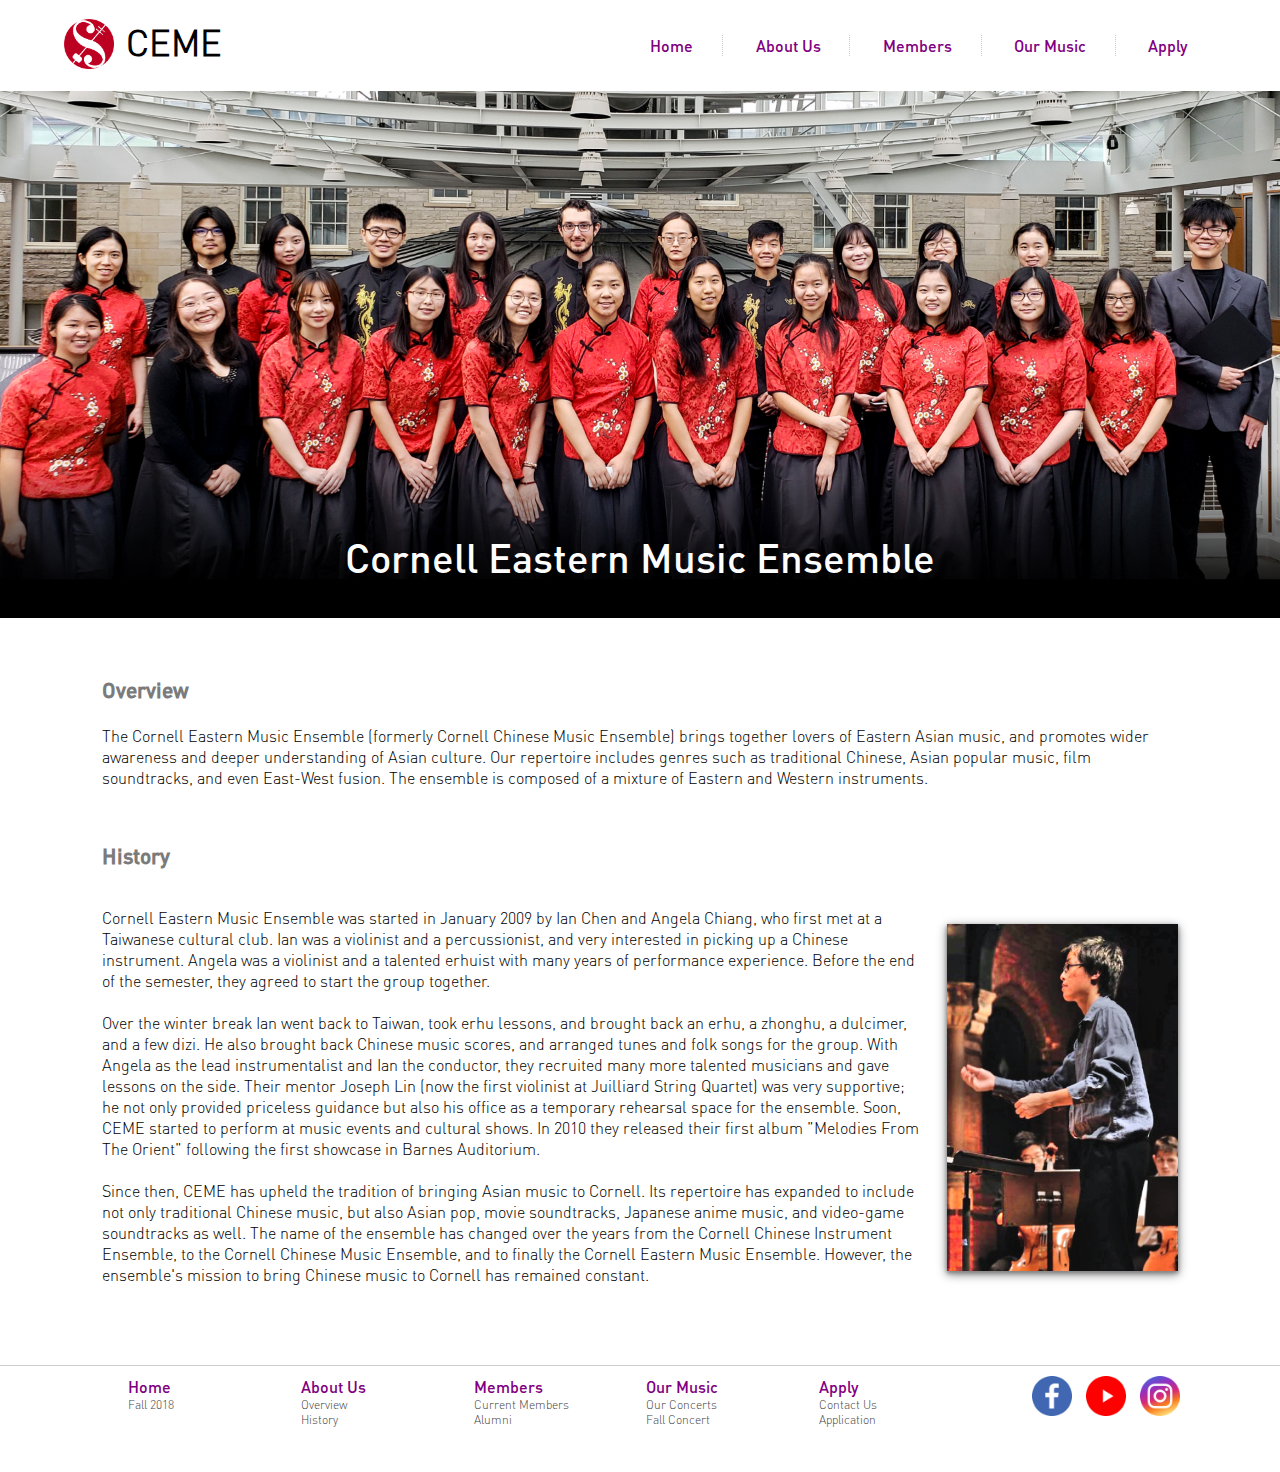
==== about.html @ 828f1e7e "added about page" ====
<!DOCTYPE html>
<html lang="en">
  <head>
    <title>Cornell Eastern Music Ensemble</title>
    <meta charset="utf-8"/>
    <link rel="stylesheet" href="styles/all.css">
    <link rel="icon" href="images/logo-head.png">
  </head>
  <body>
    <header>
      <nav>
        <img class="logo" src="images/ceme-logo.png" alt="ceme-logo">
        <h1>CEME</h1>
        <ul>
          <li><a href="index.html">Home</a></li>
          <li><a href="about.html">About Us</a></li>
          <li><a href="members.html">Members</a></li>
          <li><a href="music.html">Our Music</a></li>
          <li><a href="apply.html">Apply</a></li>
        </ul>
      </nav>
      <div class="container">
        <img class="headerimage" src="images/home-header.jpg" alt="Club Photo">
        <div class="centerbottom">Cornell Eastern Music Ensemble</div>
      </div>
    </header>
    <div class="content">
      <h2 id="overview">Overview</h2>
      <p>The Cornell Eastern Music Ensemble (formerly Cornell Chinese Music Ensemble)
        brings together lovers of Eastern Asian music, and promotes wider awareness and
        deeper understanding of Asian culture. Our repertoire includes genres such as
        traditional Chinese, Asian popular music, film soundtracks, and even East-West
        fusion. The ensemble is composed of a mixture of Eastern and Western instruments.</p>
      <h2 id="history">History</h2>
      <div class="flex">
        <div class="history">
          <p>Cornell Eastern Music Ensemble was started in January 2009 by Ian Chen and Angela Chiang,
            who first met at a Taiwanese cultural club. Ian was a violinist and a percussionist,
            and very interested in picking up a Chinese instrument. Angela was a violinist and a
            talented erhuist with many years of performance experience. Before the end of the semester,
            they agreed to start the group together.</p>

          <p>Over the winter break Ian went back to Taiwan, took erhu lessons, and brought back
            an erhu, a zhonghu, a dulcimer, and a few dizi. He also brought back Chinese music scores,
            and arranged tunes and folk songs for the group. With Angela as the lead instrumentalist
            and Ian the conductor, they recruited many more talented musicians and gave lessons on the
            side. Their mentor Joseph Lin (now the first violinist at Juilliard String Quartet) was
            very supportive; he not only provided priceless guidance but also his office as a temporary
            rehearsal space for the ensemble. Soon, CEME started to perform at music events and cultural
            shows. In 2010 they released their first album "Melodies From The Orient" following the first
            showcase in Barnes Auditorium.</p>

          <p>Since then, CEME has upheld the tradition of bringing Asian music to Cornell. Its repertoire
            has expanded to include not only traditional Chinese music, but also Asian pop, movie
            soundtracks, Japanese anime music, and video-game soundtracks as well. The name of the
            ensemble has changed over the years from the Cornell Chinese Instrument Ensemble, to the
            Cornell Chinese Music Ensemble, and to finally the Cornell Eastern Music Ensemble. However,
            the ensemble's mission to bring Chinese music to Cornell has remained constant.</p>
          </div>
        <img class="historyimg" src="images/ceme-history.jpg" alt="CEME History"/>
      </div>
    </div>
    <footer>
      <ul class="footer">
        <li><a href="index.html">Home</a>
          <ul class="sublink">
            <li><a href="index.html#fall2018">Fall 2018</a></li>
          </ul>
        </li>
        <li><a href="about.html">About Us</a>
          <ul class="sublink">
            <li><a href="about.html#overview">Overview</a></li>
            <li><a href="about.html#history">History</a></li>
          </ul>
        </li>
        <li><a href="members.html">Members</a>
          <ul class="sublink">
            <li><a href="members.html#current">Current Members</a></li>
            <li><a href="members.html#alumni">Alumni</a></li>
          </ul>
        </li>
        <li><a href="music.html">Our Music</a>
          <ul class="sublink">
            <li><a href="music.html#ourconcerts">Our Concerts</a></li>
            <li><a href="music.html#fa2018concert">Fall Concert</a></li>
          </ul>
        </li>
        <li><a href="apply.html">Apply</a>
          <ul class="sublink">
            <li><a href="apply.html#contact">Contact Us</a></li>
            <li><a href="apply.html#application">Application</a></li>
          </ul>
        </li>
        <li>
          <ul class="socialmedia">
            <li><a href="https://www.facebook.com/CornellCEME"><img src="images/facebook.png" alt="facebook"/></a></li>
            <li><a href="https://www.youtube.com/channel/UCQWY21RfY2wara5IB5fwZ8A"><img src="images/youtube.png" alt="youtube"/></a></li>
            <li><a href="https://www.instagram.com/cornell_eastern_music_ensemble/?hl=en"><img src="images/instagram.png" alt="instagram"/></a></li>
          </ul>
        </li>
      </ul>
    </footer>
  </body>
</html>
---- styles/all.css ----
/*-------------------------------------------Common CSS Styling-------------------------------------------------*/
@font-face{
  font-family:din_light;
  src:url(../fonts/din_light.otf);
}

@font-face{
  font-family:din_medium;
  src:url(../fonts/din_medium.otf);
}

@font-face{
  font-family:din_bold;
  src:url(../fonts/din_bold.otf);
}

body{
  margin:0;
}

.content{
  margin:0% 8% 5% 8%;
}

h1{
  font-family:din_light;
  margin:0;
  padding-left:1%;
  font-size:36px;
}

h2{
  font-family:din_medium;
  font-size:21px;
  color:#7B7B7B;
  margin-top:5%;
}

h3{
  color:#484848;
  font-family:din_medium;
  font-size:22px;
}

p{
  font-family:din_light;
  font-size:16px;
  padding-top:5px;
}

.flex{
  display:flex;
  flex-direction:row;
}

.flex img{
  box-shadow: 0 2px 4px 0 gray, 0 3px 10px 0 gray;
}

/*------------------------------------------CSS for header elements----------------------------------------------*/

.logo{
  height:50px;
}

nav{
  display:flex;
  flex-direction:row;
  margin:1.5% 5% 1.5% 5%;
}

nav ul{
  text-align:right;
  flex-grow:1;
}

nav ul li{
  display:inline-block;
  padding:0% 3%;
  border-right:dotted;
  border-right-color:#CCC;
  border-right-width:1px;
  vertical-align:middle;
  font-family:din_medium;
  font-size:16px;
}

nav ul li:nth-child(5){
  border:none;
}

a{
  text-decoration:none;
  color:#800080;
}

.container{
  position:relative;
  text-align:center;
}

.headerimage{
  width:100%;
}

.centerbottom{
  font-family:din_medium;
  font-size:40px;
  position:absolute;
  bottom:7.5%;
  width:100%;
  color:white;
}

/*------------------------------------------CSS for footer elements----------------------------------------------*/
footer{
  border-top-style:solid;
  border-top-width:1px;
  border-top-color:#CCC;
  margin-bottom:7.5%;
}

.footer{
  flex:8;
  margin:0;
  padding-top:10px;
  padding-left:10%;
  list-style-type:none;
}

.footer > li{
  font-family:din_medium;
  width:15%;
  float:left;
}

.footer > li:nth-child(6){
  width:auto;
}

.footer a{
  text-decoration:none;
  color:#800080;
}

.footer a:hover{
  text-decoration:underline;
}

.sublink{
  margin:0;
  padding:0;
}

.sublink li{
  display:block;
  font-family:din_light;
  font-size:12px;
  width:auto;
}

.sublink li a{
  color:#484848;
}

.sublink li a:hover{
  color:#CCC;
}

.socialmedia li{
  list-style-type:none;
  display:inline-block;
  padding-right:10px;
}

.socialmedia img{
  height:40px;
  padding:0;
}

/*-------------------------------------------CSS for Home page--------------------------------------------------*/

.yearinreview{
  margin-top:7.5%;
}

.righttext{
  flex-grow:5;
  margin-left:5%;
  margin-top:3%;
}

.lefttext{
  flex-grow:5;
  margin-left:2.5%;
  margin-right:2.5%;
  margin-top:5%;
}

.lefttext a{
  font-weight:bold;
}

.lefttext a:hover{
  text-decoration:underline;
}

.newmembers{
  width:55%;
  height:50%;
}

.ctas{
  width:55%;
  height:50%;
  margin-right:2.5%;
}

.fa2018{
  width:55%;
  height:50%;
}

/*-------------------------------------------CSS for About page--------------------------------------------------*/

.history{
  flex:8;
}

.historyimg{
  flex:2.25;
  float: right;
  width:3%;
  height:3%;
  margin-left: 25px;
  margin-top:3.5%;
}
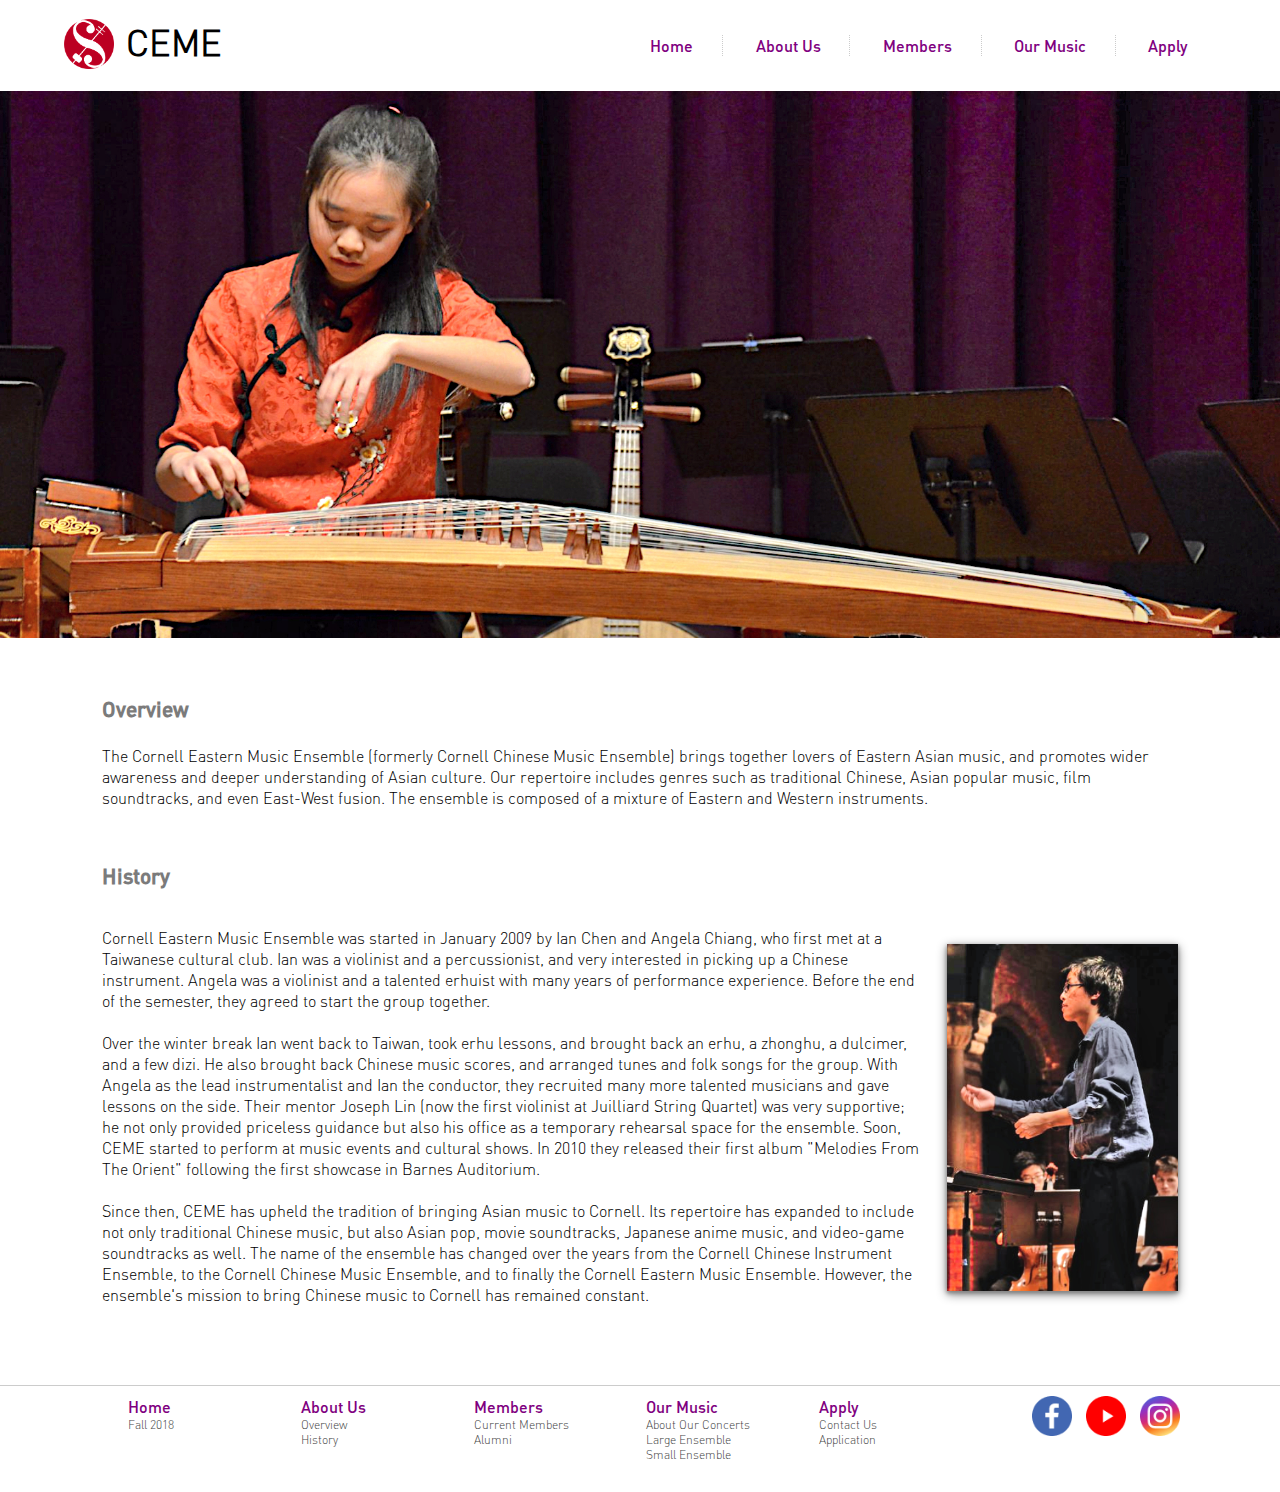
==== commit 03e1d92d: "New headers and minor edits" ====
--- a/about.html
+++ b/about.html
@@ -20,8 +20,7 @@
         </ul>
       </nav>
       <div class="container">
-        <img class="headerimage" src="images/home-header.jpg" alt="Club Photo">
-        <div class="centerbottom">Cornell Eastern Music Ensemble</div>
+        <img class="headerimage" src="images/about-header.jpg" alt="Guzheng Player">
       </div>
     </header>
     <div class="content">
@@ -32,7 +31,7 @@
         traditional Chinese, Asian popular music, film soundtracks, and even East-West
         fusion. The ensemble is composed of a mixture of Eastern and Western instruments.</p>
       <h2 id="history">History</h2>
-      <div class="flex">
+      <div class="row">
         <div class="history">
           <p>Cornell Eastern Music Ensemble was started in January 2009 by Ian Chen and Angela Chiang,
             who first met at a Taiwanese cultural club. Ian was a violinist and a percussionist,
@@ -75,14 +74,15 @@
         </li>
         <li><a href="members.html">Members</a>
           <ul class="sublink">
-            <li><a href="members.html#current">Current Members</a></li>
-            <li><a href="members.html#alumni">Alumni</a></li>
+            <li><a href="members.html">Current Members</a></li>
+            <li><a href="alumni.html">Alumni</a></li>
           </ul>
         </li>
         <li><a href="music.html">Our Music</a>
           <ul class="sublink">
-            <li><a href="music.html#ourconcerts">Our Concerts</a></li>
-            <li><a href="music.html#fa2018concert">Fall Concert</a></li>
+            <li><a href="music.html#ourconcerts">About Our Concerts</a></li>
+            <li><a href="music.html#largeensemble">Large Ensemble</a></li>
+            <li><a href="music.html#smallensemble">Small Ensemble</a></li>
           </ul>
         </li>
         <li><a href="apply.html">Apply</a>
@@ -93,9 +93,12 @@
         </li>
         <li>
           <ul class="socialmedia">
-            <li><a href="https://www.facebook.com/CornellCEME"><img src="images/facebook.png" alt="facebook"/></a></li>
-            <li><a href="https://www.youtube.com/channel/UCQWY21RfY2wara5IB5fwZ8A"><img src="images/youtube.png" alt="youtube"/></a></li>
-            <li><a href="https://www.instagram.com/cornell_eastern_music_ensemble/?hl=en"><img src="images/instagram.png" alt="instagram"/></a></li>
+            <li><a href="https://www.facebook.com/CornellCEME">
+              <img src="images/facebook.png" alt="facebook"/></a></li>
+            <li><a href="https://www.youtube.com/channel/UCQWY21RfY2wara5IB5fwZ8A">
+              <img src="images/youtube.png" alt="youtube"/></a></li>
+            <li><a href="https://www.instagram.com/cornell_eastern_music_ensemble/?hl=en">
+              <img src="images/instagram.png" alt="instagram"/></a></li>
           </ul>
         </li>
       </ul>
--- a/styles/all.css
+++ b/styles/all.css
@@ -16,6 +16,7 @@
 
 body{
   margin:0;
+  padding:0;
 }
 
 .content{
@@ -36,24 +37,18 @@
   margin-top:5%;
 }
 
-h3{
-  color:#484848;
-  font-family:din_medium;
-  font-size:22px;
-}
-
 p{
   font-family:din_light;
   font-size:16px;
   padding-top:5px;
 }
 
-.flex{
+.row{
   display:flex;
   flex-direction:row;
 }
 
-.flex img{
+.row img{
   box-shadow: 0 2px 4px 0 gray, 0 3px 10px 0 gray;
 }
 
@@ -178,10 +173,16 @@
   padding:0;
 }
 
-/*-------------------------------------------CSS for Home page--------------------------------------------------*/
+/*-------------------------------------------CSS for Index page--------------------------------------------------*/
 
 .yearinreview{
   margin-top:7.5%;
+}
+
+h3{
+  color:#484848;
+  font-family:din_bold;
+  font-size:22px;
 }
 
 .righttext{
@@ -197,11 +198,11 @@
   margin-top:5%;
 }
 
-.lefttext a{
+.yearinreview a{
   font-weight:bold;
 }
 
-.lefttext a:hover{
+.yearinreview a:hover{
   text-decoration:underline;
 }
 
@@ -235,3 +236,219 @@
   margin-left: 25px;
   margin-top:3.5%;
 }
+
+/*-------------------------------------------CSS for Members page--------------------------------------------------*/
+
+h4{
+  font-family:din_light;
+  font-size:18px;
+  text-align:center;
+  padding:10px;
+}
+
+.buttons{
+  text-align:center;
+}
+
+.solidbutton{
+  display:inline-block;
+  width:180px;
+  border-color:#CF2C32;
+  border-style:none;
+  background-color:#CF2C32;
+  border-radius:15px;
+  color:white;
+  margin-top:30px;
+  margin-left:2.5%;
+  margin-right:2.5%;
+}
+
+.borderbutton{
+  display:inline-block;
+  width:180px;
+  border-radius:15px;
+  border:2px solid #CF2C32;
+  background-color:white;
+  color:#CF2C32;
+  margin-top:30px;
+  margin-left:2.5%;
+  margin-right:2.5%;
+}
+
+.borderbutton:hover{
+  border:2px solid black;
+  color:black;
+}
+
+#current{
+  list-style-type:none;
+  margin-top:5%;
+  margin-left:-5%;
+  margin-right:-3%;
+}
+
+#current li{
+  display:inline-block;
+  width:22.5%;
+  padding:0 10px;
+  margin-right:auto;
+  margin-left:auto;
+  margin-bottom:5%;
+}
+
+.profilepic{
+  width:100%;
+  height:auto;
+}
+
+.column{
+    display:flex;
+    flex-direction:column;
+}
+
+.caption h3{
+  font-family:din_bold;
+  font-size:18px;
+  text-align:center;
+  padding:0;
+  margin:5px;
+}
+
+.eboard{
+  font-style:italic;
+  text-align:center;
+  font-size:16px;
+  padding-top:0;
+  padding-bottom:10px;
+  margin:0;
+}
+
+.bio{
+  text-align:justify;
+  font-size:15px;
+  padding-top:0;
+  padding-bottom:0px;
+  margin:0;
+}
+
+.alumni{
+  list-style-type:none;
+  margin-top:5%;
+  margin-left:-5%;
+  margin-right:-3%;
+}
+
+.alumni li{
+  display:inline-block;
+  width:22.5%;
+  padding:0 10px;
+  margin-right:auto;
+  margin-left:auto;
+  margin-bottom:5%;
+}
+
+em{
+  text-decoration:line-through;
+}
+
+/*-------------------------------------------CSS for Music elements--------------------------------------------------*/
+
+.concerttext{
+  flex:1;
+  margin-left:2.5%;
+  margin-right:2.5%;
+  margin-top:2.5%;
+}
+
+.left{
+  padding-right:2.5%;
+}
+
+.right{
+  padding-left:2.5%;
+}
+
+.concerttext a{
+  font-weight:bold;
+}
+
+.concerttext a:hover{
+  text-decoration:underline;
+}
+
+.concertvideo{
+  width:560px;
+  height:315px;
+  flex:1.1;
+}
+
+.topvideo{
+  margin-top:5%;
+}
+
+iframe{
+  box-shadow: 0 2px 4px 0 gray, 0 3px 10px 0 gray;
+}
+
+#smallensemble{
+  margin-top:7.5%;
+}
+
+.smallensemble{
+  list-style-type:none;
+  margin-top:5%;
+  margin-left:-5%;
+  margin-right:-3%;
+}
+
+.smallensemble li{
+  display:inline-block;
+  width:30%;
+  padding:0 10px;
+  margin-right:auto;
+  margin-left:auto;
+  margin-bottom:5%;
+}
+
+.smallensemble li iframe{
+  width:100%;
+  height:200px;
+}
+
+.smallensemble li .caption{
+  margin-top:5%;
+}
+
+/*-------------------------------------------Media Queries--------------------------------------------------*/
+
+@media (max-width: 1100px){
+  #current li{
+    display:inline-block;
+    width:30%;
+    padding:0 10px;
+    margin-right:auto;
+    margin-left:auto;
+    margin-bottom:5%;
+  }
+}
+
+@media (max-width: 820px){
+  #current li{
+    display:inline-block;
+    width:45%;
+    padding:0 10px;
+    margin-bottom:5%;
+  }
+}
+
+@media (max-width: 600px){
+  #current li{
+    display:inline-block;
+    width:100%;
+    padding:0 20px;
+    margin-right:0;
+    margin-left:-7%;
+    margin-bottom:5%;
+    text-align:center;
+  }
+}
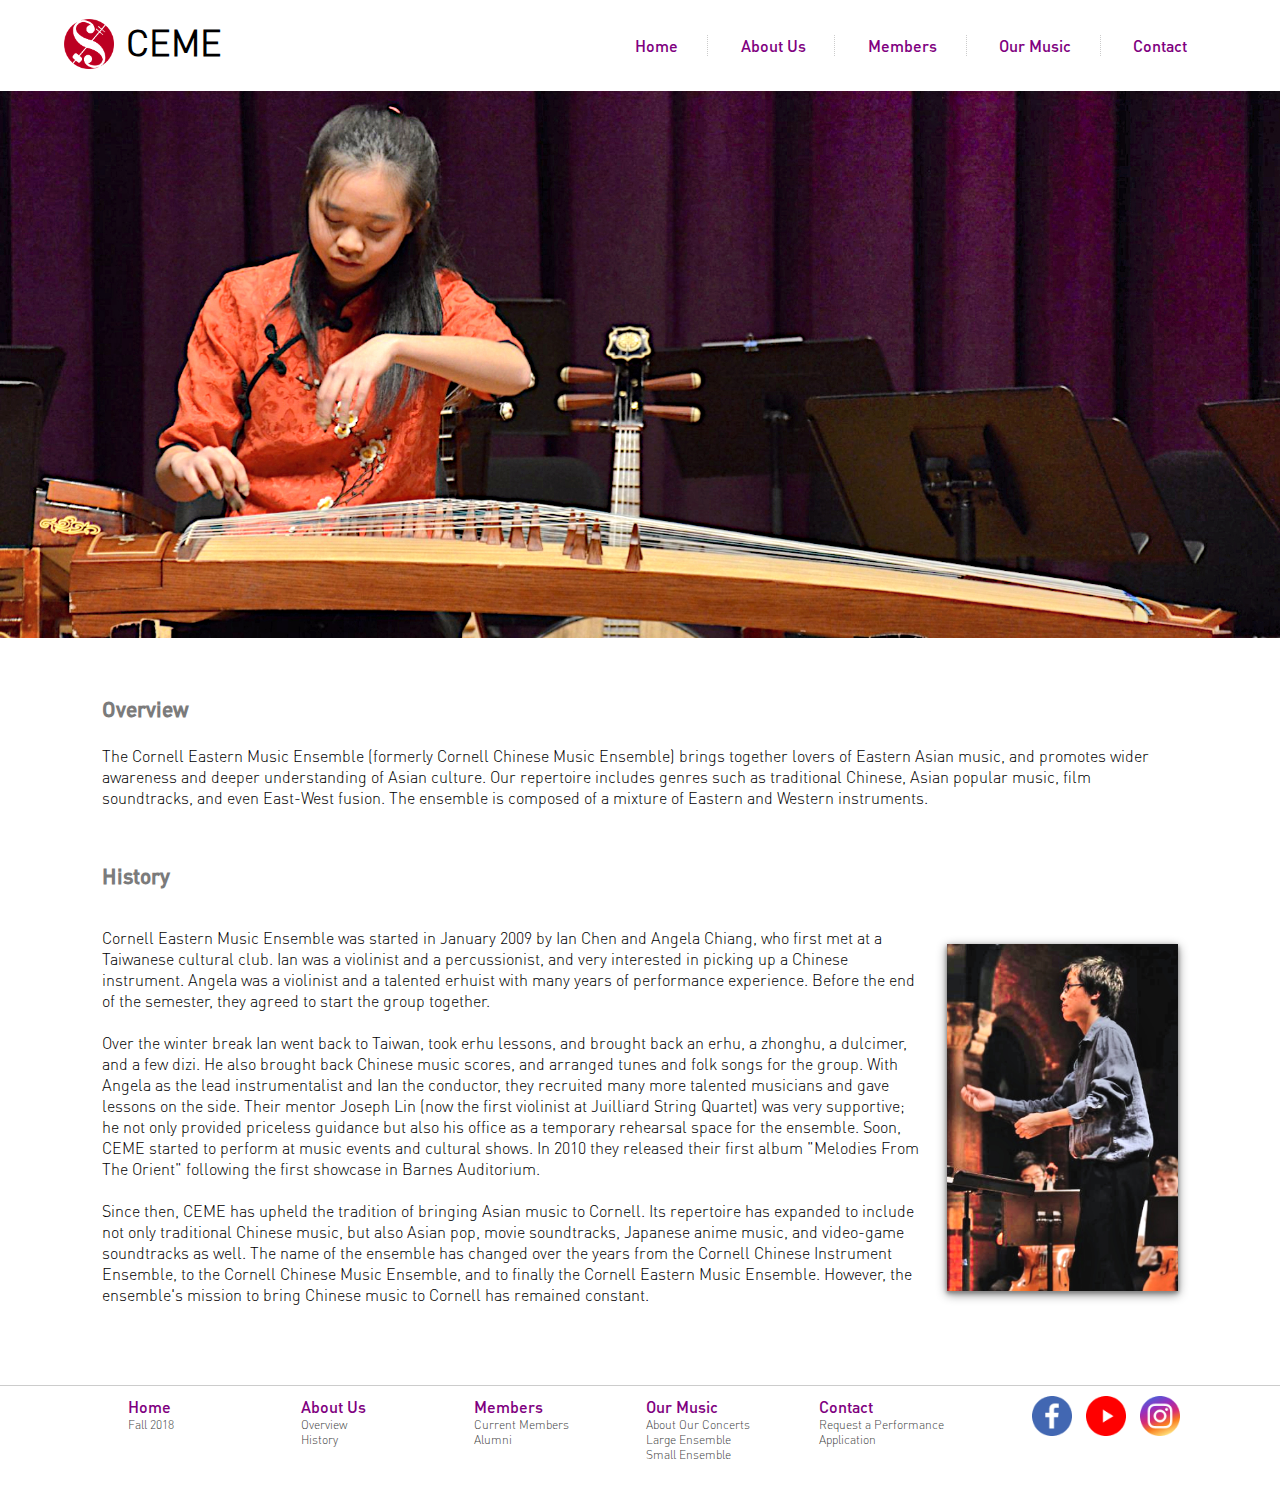
==== commit 8477310a: "fixes" ====
--- a/about.html
+++ b/about.html
@@ -16,7 +16,7 @@
           <li><a href="about.html">About Us</a></li>
           <li><a href="members.html">Members</a></li>
           <li><a href="music.html">Our Music</a></li>
-          <li><a href="apply.html">Apply</a></li>
+          <li><a href="contact.html">Contact</a></li>
         </ul>
       </nav>
       <div class="container">
@@ -85,10 +85,10 @@
             <li><a href="music.html#smallensemble">Small Ensemble</a></li>
           </ul>
         </li>
-        <li><a href="apply.html">Apply</a>
+        <li><a href="contact.html">Contact</a>
           <ul class="sublink">
-            <li><a href="apply.html#contact">Contact Us</a></li>
-            <li><a href="apply.html#application">Application</a></li>
+            <li><a href="contact.html#request">Request a Performance</a></li>
+            <li><a href="contact.html#application">Application</a></li>
           </ul>
         </li>
         <li>
--- a/styles/all.css
+++ b/styles/all.css
@@ -417,6 +417,11 @@
 
 .smallensemble li .caption{
   margin-top:5%;
+}
+
+/*-------------------------------------------Media Queries--------------------------------------------------*/
+.underline{
+  text-decoration:underline;
 }
 
 /*-------------------------------------------Media Queries--------------------------------------------------*/
